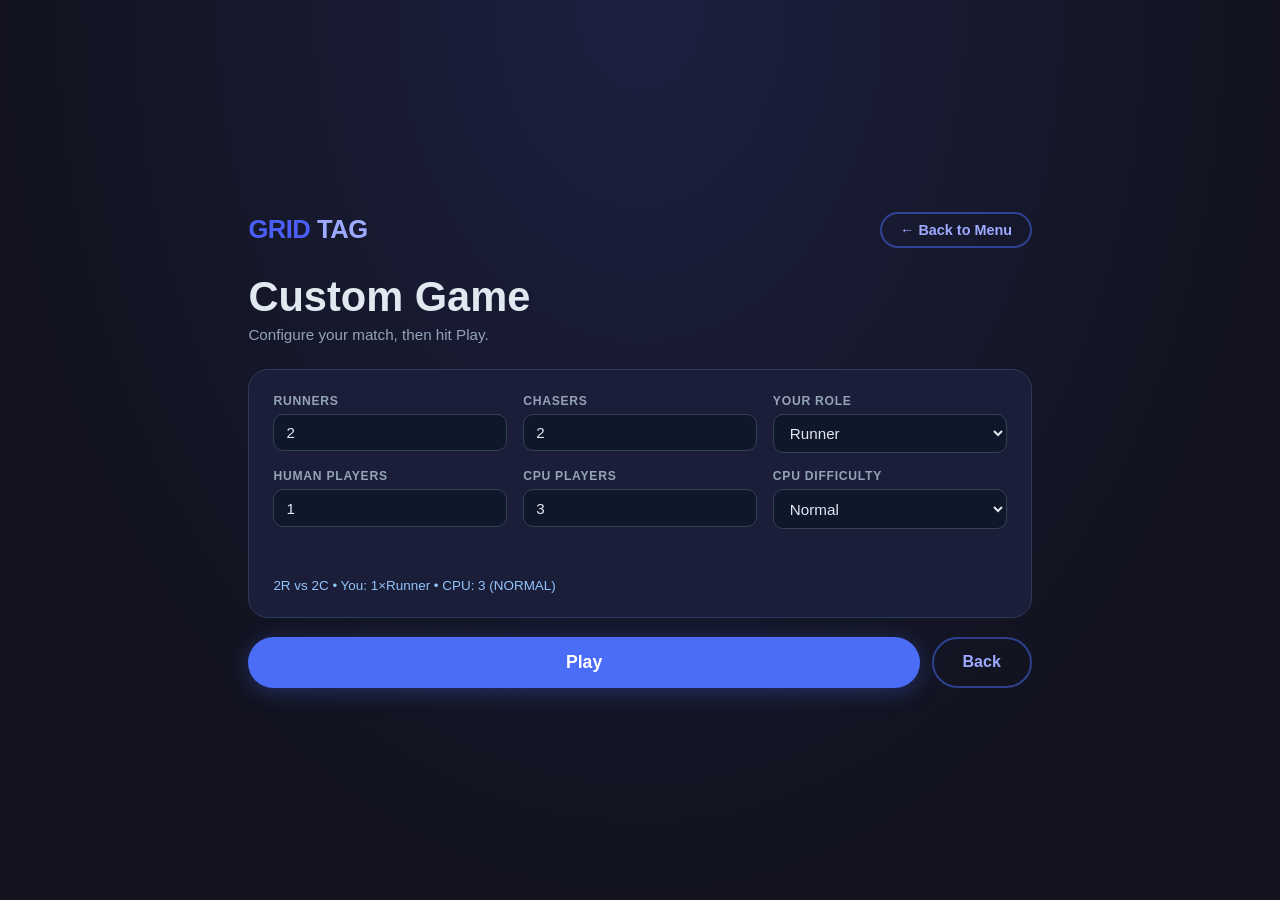
==== custom.html @ e64437ac "feat: implement 3-page menu overhaul with hover-based mode picker Agent-Logs-Url: https://github.com" ====
<!DOCTYPE html>
<html lang="en">
<head>
  <meta charset="UTF-8" />
  <meta name="viewport" content="width=device-width, initial-scale=1.0" />
  <title>Grid Tag &ndash; Custom Game</title>
  <link rel="stylesheet" href="menu.css" />
</head>
<body>
  <div class="page-shell">

    <nav class="page-nav">
      <a class="page-logo" href="index.html">
        <span class="logo-grid">GRID</span>&nbsp;<span class="logo-tag">TAG</span>
      </a>
      <a class="back-btn" href="index.html">&#8592; Back to Menu</a>
    </nav>

    <h1 class="page-title">Custom Game</h1>
    <p class="page-subtitle">Configure your match, then hit Play.</p>

    <div class="custom-card">

      <div class="custom-field">
        <label for="c-runners">Runners</label>
        <input id="c-runners" type="number" min="1" max="449" value="2" />
      </div>

      <div class="custom-field">
        <label for="c-chasers">Chasers</label>
        <input id="c-chasers" type="number" min="1" max="449" value="2" />
      </div>

      <div class="custom-field">
        <label for="c-human-role">Your Role</label>
        <select id="c-human-role">
          <option value="runner">Runner</option>
          <option value="chaser">Chaser</option>
        </select>
      </div>

      <div class="custom-field">
        <label for="c-human-count">Human Players</label>
        <input id="c-human-count" type="number" min="1" value="1" />
      </div>

      <div class="custom-field">
        <label for="c-cpu-count">CPU Players</label>
        <input id="c-cpu-count" type="number" min="0" value="3" />
      </div>

      <div class="custom-field">
        <label for="c-difficulty">CPU Difficulty</label>
        <select id="c-difficulty">
          <option value="normal">Normal</option>
          <option value="hard">Hard</option>
          <option value="insane">Insane</option>
          <option value="demon">Demon</option>
        </select>
      </div>

      <p id="c-validation" class="custom-validation" role="status" aria-live="polite"></p>
      <p id="c-summary"    class="custom-summary"></p>

    </div>

    <div class="custom-actions">
      <button id="c-play-btn" class="custom-play-btn" type="button">Play</button>
      <a class="custom-back-btn" href="index.html">Back</a>
    </div>

  </div>

  <script src="custom.js"></script>
</body>
</html>
---- menu.css ----
/* ==========================================================
   menu.css – styles for index.html, how-to-play.html,
               and custom.html.  NOT loaded by game.html.
   ========================================================== */

*, *::before, *::after {
  box-sizing: border-box;
}

[hidden] {
  display: none !important;
}

body {
  margin: 0;
  min-height: 100vh;
  font-family: Inter, Arial, sans-serif;
  background: radial-gradient(ellipse at 50% 0%, #1c2040 0%, #12131f 70%);
  color: #e2e8f0;
  display: flex;
  align-items: center;
  justify-content: center;
}

/* ===========================================================
   MAIN MENU  (index.html)
   =========================================================== */

.menu-shell {
  width: 100%;
  max-width: 1100px;
  padding: clamp(1.5rem, 4vw, 3rem);
  display: flex;
  flex-direction: column;
  align-items: center;
  gap: clamp(2.5rem, 6vh, 5rem);
  /* prevent page from scrolling on standard screens */
  max-height: 100vh;
  justify-content: center;
}

/* --- Hero --- */
.menu-hero {
  text-align: center;
  user-select: none;
}

.hero-title {
  font-size: clamp(3.8rem, 11vw, 8.5rem);
  font-weight: 900;
  letter-spacing: -0.025em;
  line-height: 1;
  margin: 0 0 0.6rem;
}

.title-grid {
  color: #4b5ef8;
}

.title-tag {
  color: #9eaaff;
}

.hero-sub {
  font-size: clamp(1rem, 2.5vw, 1.45rem);
  font-weight: 700;
  color: #5b6ef8;
  margin: 0;
  letter-spacing: 0.01em;
}

/* --- Menu button row --- */
.menu-buttons {
  display: flex;
  align-items: flex-start;
  justify-content: center;
  gap: clamp(2.5rem, 8vw, 7rem);
  width: 100%;
}

/* ===========================================================
   MODE PILL  (expandable card)
   =========================================================== */

/* Container that holds the pill + absolutely-positioned sub-panels */
.mode-group {
  position: relative;
  /* flex row so sub-panels sit beside the pill via absolute positioning */
}

/* The pill itself */
.mode-pill {
  background: #4a6cf7;
  border-radius: 22px;
  padding: 0.95rem 1.5rem;
  min-width: 210px;
  cursor: default;
  display: flex;
  flex-direction: column;
  box-shadow: 0 4px 28px rgba(74, 108, 247, 0.28);
  transition: box-shadow 0.28s ease;
  /* Rounded pill ↔ card: transition border-radius */
  transition: box-shadow 0.28s ease, border-radius 0.28s ease;
}

.mode-pill:hover,
.mode-pill:focus-within {
  box-shadow: 0 10px 40px rgba(74, 108, 247, 0.5);
  border-radius: 20px;
  outline: none;
}

.mode-pill__header {
  font-size: 1.5rem;
  font-weight: 700;
  color: #fff;
  text-align: center;
  padding: 0.2rem 0 0.45rem;
  letter-spacing: 0.025em;
}

/* Divider fades in as pill expands */
.mode-pill__sep {
  height: 1px;
  background: rgba(255, 255, 255, 0.42);
  transform-origin: left;
  transform: scaleX(0);
  opacity: 0;
  transition: transform 0.28s ease 0.06s, opacity 0.22s ease 0.06s;
}

.mode-pill:hover .mode-pill__sep,
.mode-pill:focus-within .mode-pill__sep {
  transform: scaleX(1);
  opacity: 1;
}

/* Options container – max-height slides open */
.mode-pill__opts {
  display: flex;
  flex-direction: column;
  gap: 0.5rem;
  max-height: 0;
  overflow: hidden;
  transition: max-height 0.42s cubic-bezier(0.16, 1, 0.3, 1),
              padding-top 0.3s ease;
}

.mode-pill:hover .mode-pill__opts,
.mode-pill:focus-within .mode-pill__opts {
  max-height: 260px;
  padding-top: 0.65rem;
}

/* Wrapper around each option for individual stagger */
.mode-opt-row {
  opacity: 0;
  transform: translateY(-7px);
  transition: opacity 0.22s ease, transform 0.22s ease;
}

.mode-pill:hover .mode-opt-row:nth-child(1),
.mode-pill:focus-within .mode-opt-row:nth-child(1) {
  opacity: 1;
  transform: translateY(0);
  transition-delay: 0.09s;
}

.mode-pill:hover .mode-opt-row:nth-child(2),
.mode-pill:focus-within .mode-opt-row:nth-child(2) {
  opacity: 1;
  transform: translateY(0);
  transition-delay: 0.15s;
}

.mode-pill:hover .mode-opt-row:nth-child(3),
.mode-pill:focus-within .mode-opt-row:nth-child(3) {
  opacity: 1;
  transform: translateY(0);
  transition-delay: 0.21s;
}

/* Individual option buttons (CPU, Multiplayer, Custom) */
.mode-opt {
  width: 100%;
  background: rgba(10, 18, 80, 0.52);
  border: none;
  border-radius: 999px;
  color: #fff;
  padding: 0.7rem 1.2rem;
  font-size: 1rem;
  font-weight: 600;
  cursor: pointer;
  text-align: center;
  transition: background 0.18s ease, transform 0.15s ease;
}

.mode-opt:hover,
.mode-opt:focus {
  background: rgba(10, 18, 80, 0.78);
  outline: none;
}

/* Purple highlight on active parent (when its sub-panel is open) */
.mode-group:has(#opt-cpu:hover) #opt-cpu,
.mode-group:has(#opt-cpu:focus) #opt-cpu,
.mode-group:has(#sub-cpu:hover) #opt-cpu,
.mode-group:has(#sub-cpu:focus-within) #opt-cpu {
  background: #5c3fe0;
}

.mode-group:has(#opt-multi:hover) #opt-multi,
.mode-group:has(#opt-multi:focus) #opt-multi,
.mode-group:has(#sub-multi:hover) #opt-multi,
.mode-group:has(#sub-multi:focus-within) #opt-multi {
  background: #5c3fe0;
}

/* ===========================================================
   SUB-PANELS  (CPU difficulties / Multiplayer sizes)
   =========================================================== */

.sub-panel {
  position: absolute;
  top: 0;
  left: calc(100% + 0.9rem);

  background: #4a6cf7;
  border-radius: 20px;
  padding: 0.9rem 1.1rem;
  display: flex;
  flex-direction: column;
  gap: 0.52rem;
  min-width: 155px;
  box-shadow: 0 8px 36px rgba(74, 108, 247, 0.38);

  /* Hidden by default */
  opacity: 0;
  pointer-events: none;
  transform: translateX(-12px);
  transition: opacity 0.24s ease, transform 0.24s ease;
}

/* CSS :has() – show CPU sub-panel */
.mode-group:has(#opt-cpu:hover) #sub-cpu,
.mode-group:has(#opt-cpu:focus) #sub-cpu,
.mode-group:has(#sub-cpu:hover) #sub-cpu,
.mode-group:has(#sub-cpu:focus-within) #sub-cpu {
  opacity: 1;
  pointer-events: auto;
  transform: translateX(0);
}

/* CSS :has() – show Multiplayer sub-panel */
.mode-group:has(#opt-multi:hover) #sub-multi,
.mode-group:has(#opt-multi:focus) #sub-multi,
.mode-group:has(#sub-multi:hover) #sub-multi,
.mode-group:has(#sub-multi:focus-within) #sub-multi {
  opacity: 1;
  pointer-events: auto;
  transform: translateX(0);
}

/* JS-driven fallback classes (touch / click) */
.mode-group.show-cpu #sub-cpu,
.mode-group.show-multi #sub-multi {
  opacity: 1;
  pointer-events: auto;
  transform: translateX(0);
}

.mode-group.show-cpu #opt-cpu,
.mode-group.show-multi #opt-multi {
  background: #5c3fe0;
}

/* Sub-panel buttons */
.sub-btn {
  width: 100%;
  background: rgba(10, 18, 80, 0.52);
  border: none;
  border-radius: 999px;
  color: #fff;
  padding: 0.68rem 1.1rem;
  font-size: 0.96rem;
  font-weight: 600;
  cursor: pointer;
  text-align: center;
  /* Staggered fade-in shared via opacity + transform */
  opacity: 0;
  transform: translateY(-5px);
  transition: opacity 0.2s ease, transform 0.2s ease,
              background 0.18s ease;
}

/* Show sub-btn when its parent panel is active (CSS or JS class) */
.mode-group:has(#opt-cpu:hover) #sub-cpu .sub-btn,
.mode-group:has(#opt-cpu:focus) #sub-cpu .sub-btn,
.mode-group:has(#sub-cpu:hover) #sub-cpu .sub-btn,
.mode-group:has(#sub-cpu:focus-within) #sub-cpu .sub-btn,
.mode-group.show-cpu #sub-cpu .sub-btn,
.mode-group:has(#opt-multi:hover) #sub-multi .sub-btn,
.mode-group:has(#opt-multi:focus) #sub-multi .sub-btn,
.mode-group:has(#sub-multi:hover) #sub-multi .sub-btn,
.mode-group:has(#sub-multi:focus-within) #sub-multi .sub-btn,
.mode-group.show-multi #sub-multi .sub-btn {
  opacity: 1;
  transform: translateY(0);
}

/* Stagger delays */
.sub-btn:nth-child(1) { transition-delay: 0.05s; }
.sub-btn:nth-child(2) { transition-delay: 0.10s; }
.sub-btn:nth-child(3) { transition-delay: 0.15s; }
.sub-btn:nth-child(4) { transition-delay: 0.20s; }

.sub-btn:hover,
.sub-btn:focus {
  background: rgba(10, 18, 80, 0.82);
  transform: scale(1.04) !important;
  outline: none;
}

/* ===========================================================
   HOW TO PLAY pill
   =========================================================== */

.htp-pill {
  display: inline-flex;
  align-items: center;
  justify-content: center;
  background: #4a6cf7;
  border-radius: 999px;
  padding: 1rem 2.4rem;
  font-size: clamp(1rem, 2.2vw, 1.3rem);
  font-weight: 700;
  color: #fff;
  text-decoration: none;
  white-space: nowrap;
  box-shadow: 0 4px 28px rgba(74, 108, 247, 0.28);
  align-self: center;
  flex-shrink: 0;
  transition: background 0.2s ease, box-shadow 0.2s ease, transform 0.15s ease;
}

.htp-pill:hover,
.htp-pill:focus {
  background: #3b5ce0;
  box-shadow: 0 10px 40px rgba(74, 108, 247, 0.5);
  transform: scale(1.04) translateY(-1px);
  outline: none;
}

/* ===========================================================
   SHARED PAGE CHROME  (How to Play + Custom pages)
   =========================================================== */

.page-shell {
  width: 100%;
  max-width: 860px;
  padding: clamp(1.2rem, 3vw, 2.5rem);
  margin: 0 auto;
  min-height: 100vh;
  display: flex;
  flex-direction: column;
  justify-content: center;
}

.page-nav {
  display: flex;
  align-items: center;
  justify-content: space-between;
  margin-bottom: 1.6rem;
  flex-wrap: wrap;
  gap: 0.75rem;
}

.page-logo {
  font-size: 1.6rem;
  font-weight: 900;
  text-decoration: none;
  letter-spacing: -0.02em;
  user-select: none;
}

.page-logo .logo-grid { color: #4b5ef8; }
.page-logo .logo-tag  { color: #9eaaff; }

.back-btn {
  display: inline-flex;
  align-items: center;
  gap: 0.35rem;
  border: 2px solid rgba(74, 108, 247, 0.5);
  border-radius: 999px;
  background: transparent;
  color: #9eaaff;
  padding: 0.48rem 1.1rem;
  font-size: 0.9rem;
  font-weight: 600;
  cursor: pointer;
  text-decoration: none;
  transition: background 0.2s, border-color 0.2s, color 0.2s;
}

.back-btn:hover,
.back-btn:focus {
  background: rgba(74, 108, 247, 0.15);
  border-color: #4a6cf7;
  color: #fff;
  outline: none;
}

.page-title {
  font-size: clamp(1.6rem, 4vw, 2.6rem);
  font-weight: 900;
  color: #e2e8f0;
  margin: 0 0 0.3rem;
}

.page-subtitle {
  color: #94a3b8;
  margin: 0 0 1.6rem;
  font-size: 0.95rem;
}

/* ===========================================================
   HOW TO PLAY PAGE
   =========================================================== */

.htp-grid {
  display: grid;
  grid-template-columns: repeat(3, 1fr);
  gap: 0.85rem;
}

.info-card {
  background: #1a1e38;
  border: 1px solid #2d3a5e;
  border-radius: 16px;
  padding: 1.1rem 1.3rem;
}

.info-card h3 {
  font-size: 0.82rem;
  font-weight: 700;
  color: #9eaaff;
  margin: 0 0 0.65rem;
  text-transform: uppercase;
  letter-spacing: 0.06em;
}

.info-card ul {
  margin: 0;
  padding-left: 1.1rem;
  display: flex;
  flex-direction: column;
  gap: 0.3rem;
}

.info-card li {
  color: #94a3b8;
  font-size: 0.88rem;
  line-height: 1.5;
}

.info-card strong {
  color: #c7d2fe;
}

/* ===========================================================
   CUSTOM SETUP PAGE
   =========================================================== */

.custom-card {
  background: #1a1e38;
  border: 1px solid #2d3a5e;
  border-radius: 20px;
  padding: 1.5rem;
  display: grid;
  gap: 1rem;
  grid-template-columns: repeat(auto-fit, minmax(175px, 1fr));
  margin-bottom: 1.2rem;
}

.custom-field {
  display: flex;
  flex-direction: column;
  gap: 0.38rem;
}

.custom-field label {
  font-size: 0.76rem;
  text-transform: uppercase;
  letter-spacing: 0.06em;
  color: #94a3b8;
  font-weight: 600;
}

.custom-field input,
.custom-field select {
  background: #0f172a;
  border: 1px solid #334155;
  border-radius: 10px;
  color: #e2e8f0;
  padding: 0.58rem 0.75rem;
  font-size: 0.95rem;
  font-family: inherit;
  width: 100%;
  transition: border-color 0.2s;
}

.custom-field input:focus,
.custom-field select:focus {
  border-color: #4a6cf7;
  outline: none;
}

.custom-validation {
  color: #fca5a5;
  font-size: 0.88rem;
  margin: 0;
  min-height: 1.2em;
  grid-column: 1 / -1;
}

.custom-summary {
  color: #93c5fd;
  font-size: 0.84rem;
  margin: 0;
  grid-column: 1 / -1;
}

.custom-actions {
  display: flex;
  gap: 0.75rem;
  flex-wrap: wrap;
}

.custom-play-btn {
  flex: 1;
  min-width: 110px;
  background: #4a6cf7;
  border: none;
  border-radius: 999px;
  color: #fff;
  padding: 0.9rem 2rem;
  font-size: 1.1rem;
  font-weight: 700;
  cursor: pointer;
  box-shadow: 0 4px 22px rgba(74, 108, 247, 0.3);
  transition: background 0.2s, transform 0.15s, box-shadow 0.2s;
}

.custom-play-btn:hover:not(:disabled) {
  background: #3b5ce0;
  box-shadow: 0 8px 36px rgba(74, 108, 247, 0.5);
  transform: scale(1.03) translateY(-1px);
}

.custom-play-btn:disabled {
  opacity: 0.48;
  cursor: not-allowed;
}

.custom-back-btn {
  background: transparent;
  border: 2px solid rgba(74, 108, 247, 0.5);
  border-radius: 999px;
  color: #9eaaff;
  padding: 0.9rem 1.8rem;
  font-size: 1rem;
  font-weight: 600;
  cursor: pointer;
  text-decoration: none;
  display: inline-flex;
  align-items: center;
  transition: background 0.2s, border-color 0.2s, color 0.2s;
}

.custom-back-btn:hover,
.custom-back-btn:focus {
  background: rgba(74, 108, 247, 0.15);
  border-color: #4a6cf7;
  color: #fff;
  outline: none;
}

/* ===========================================================
   RESPONSIVE
   =========================================================== */

@media (max-width: 760px) {
  /* On small screens, show all mode options without hover required */
  .menu-buttons {
    flex-direction: column;
    align-items: center;
    gap: 1.5rem;
  }

  .mode-pill__opts {
    max-height: 300px !important;
    padding-top: 0.65rem !important;
  }

  .mode-pill__sep {
    transform: scaleX(1) !important;
    opacity: 1 !important;
  }

  .mode-opt-row {
    opacity: 1 !important;
    transform: translateY(0) !important;
  }

  /* Sub-panels stack below on mobile (no absolute positioning) */
  .mode-group {
    flex-direction: column;
    align-items: stretch;
  }

  .sub-panel {
    position: static;
    transform: none !important;
    opacity: 0;
    pointer-events: none;
    max-height: 0;
    overflow: hidden;
    padding: 0 1.1rem;
    transition: max-height 0.35s ease, padding 0.3s ease, opacity 0.25s ease;
    margin-top: 0;
    box-shadow: none;
    border-radius: 0 0 18px 18px;
  }

  .mode-group.show-cpu #sub-cpu,
  .mode-group.show-multi #sub-multi {
    opacity: 1;
    pointer-events: auto;
    max-height: 260px;
    padding: 0.75rem 1.1rem;
  }

  /* Override desktop :has() for mobile (sub-panels stay static) */
  .mode-group:has(#opt-cpu:hover) #sub-cpu,
  .mode-group:has(#opt-cpu:focus) #sub-cpu,
  .mode-group:has(#sub-cpu:hover) #sub-cpu,
  .mode-group:has(#sub-cpu:focus-within) #sub-cpu,
  .mode-group:has(#opt-multi:hover) #sub-multi,
  .mode-group:has(#opt-multi:focus) #sub-multi,
  .mode-group:has(#sub-multi:hover) #sub-multi,
  .mode-group:has(#sub-multi:focus-within) #sub-multi {
    /* Reset – JS show-* classes take over on mobile */
    opacity: 0;
    pointer-events: none;
    transform: none;
  }

  .mode-group.show-cpu #sub-cpu,
  .mode-group.show-multi #sub-multi {
    opacity: 1 !important;
    pointer-events: auto !important;
    max-height: 260px;
    padding: 0.75rem 1.1rem;
  }

  .htp-pill {
    width: 100%;
    max-width: 320px;
    text-align: center;
  }

  /* How to Play: single column */
  .htp-grid {
    grid-template-columns: 1fr;
  }

  body {
    align-items: flex-start;
    overflow-y: auto;
  }

  .page-shell {
    justify-content: flex-start;
    padding-top: 1.5rem;
    min-height: unset;
  }
}

@media (max-width: 520px) {
  .custom-card {
    grid-template-columns: 1fr;
  }
}

@media (min-width: 761px) and (max-width: 1000px) {
  .htp-grid {
    grid-template-columns: repeat(2, 1fr);
  }
}
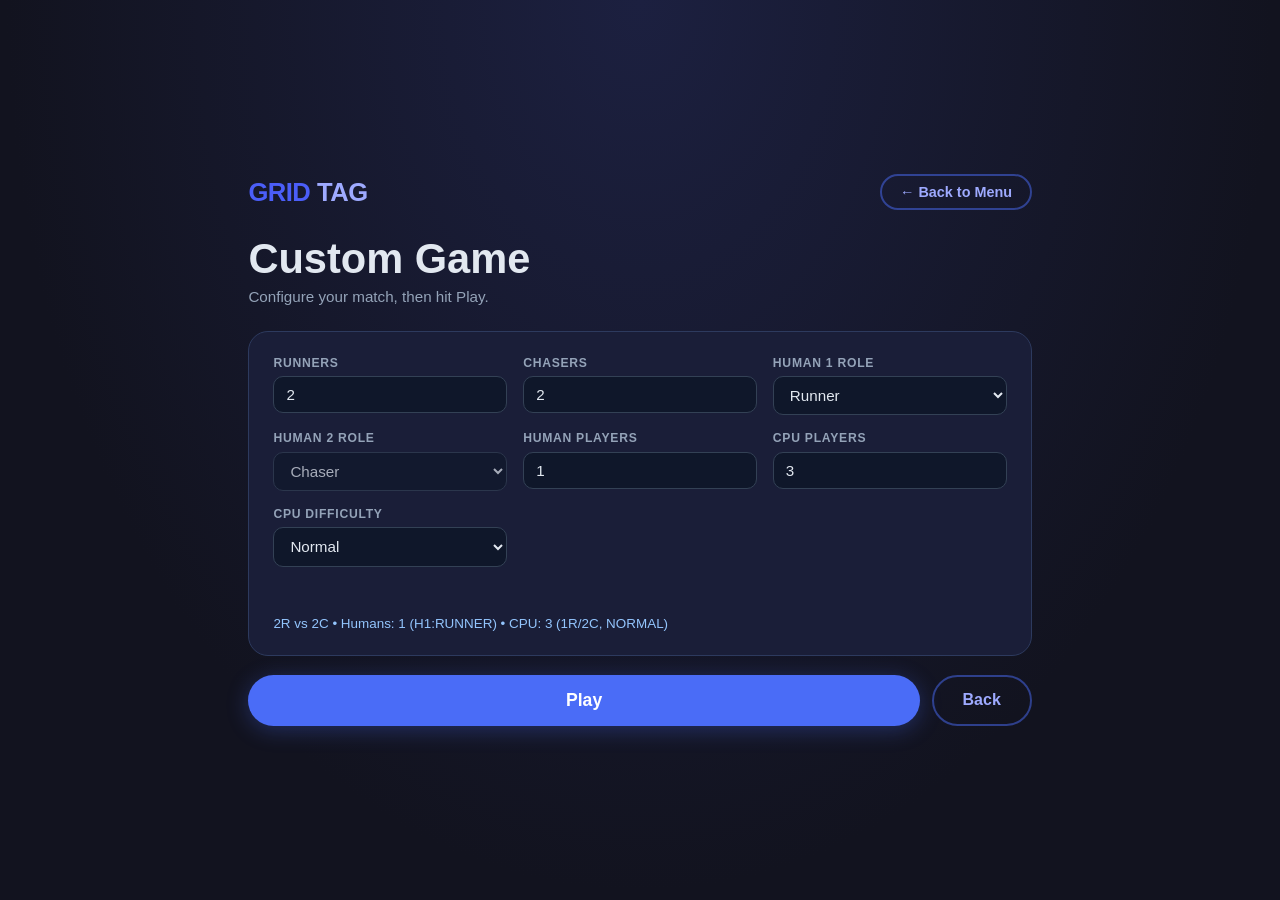
==== commit 2034358e: "Implement independent multiplayer/custom human controls and remove 3v3 Agent-Logs-Url: https://githu" ====
--- a/custom.html
+++ b/custom.html
@@ -32,16 +32,24 @@
       </div>
 
       <div class="custom-field">
-        <label for="c-human-role">Your Role</label>
-        <select id="c-human-role">
+        <label for="c-human-one-role">Human 1 Role</label>
+        <select id="c-human-one-role">
           <option value="runner">Runner</option>
           <option value="chaser">Chaser</option>
         </select>
       </div>
 
       <div class="custom-field">
+        <label for="c-human-two-role">Human 2 Role</label>
+        <select id="c-human-two-role">
+          <option value="chaser">Chaser</option>
+          <option value="runner">Runner</option>
+        </select>
+      </div>
+
+      <div class="custom-field">
         <label for="c-human-count">Human Players</label>
-        <input id="c-human-count" type="number" min="1" value="1" />
+        <input id="c-human-count" type="number" min="1" max="2" value="1" />
       </div>
 
       <div class="custom-field">
--- a/menu.css
+++ b/menu.css
@@ -98,8 +98,7 @@
   display: flex;
   flex-direction: column;
   box-shadow: 0 4px 28px rgba(74, 108, 247, 0.28);
-  transition: box-shadow 0.28s ease;
-  /* Rounded pill ↔ card: transition border-radius */
+  /* Animate box-shadow and border-radius as the pill expands */
   transition: box-shadow 0.28s ease, border-radius 0.28s ease;
 }
 
@@ -223,7 +222,7 @@
 .sub-panel {
   position: absolute;
   top: 0;
-  left: calc(100% + 0.9rem);
+  left: calc(100% + 0.38rem);
 
   background: #4a6cf7;
   border-radius: 20px;
@@ -239,6 +238,15 @@
   pointer-events: none;
   transform: translateX(-12px);
   transition: opacity 0.24s ease, transform 0.24s ease;
+}
+
+.sub-panel::before {
+  content: '';
+  position: absolute;
+  top: 0;
+  bottom: 0;
+  left: -0.45rem;
+  width: 0.45rem;
 }
 
 /* CSS :has() – show CPU sub-panel */
